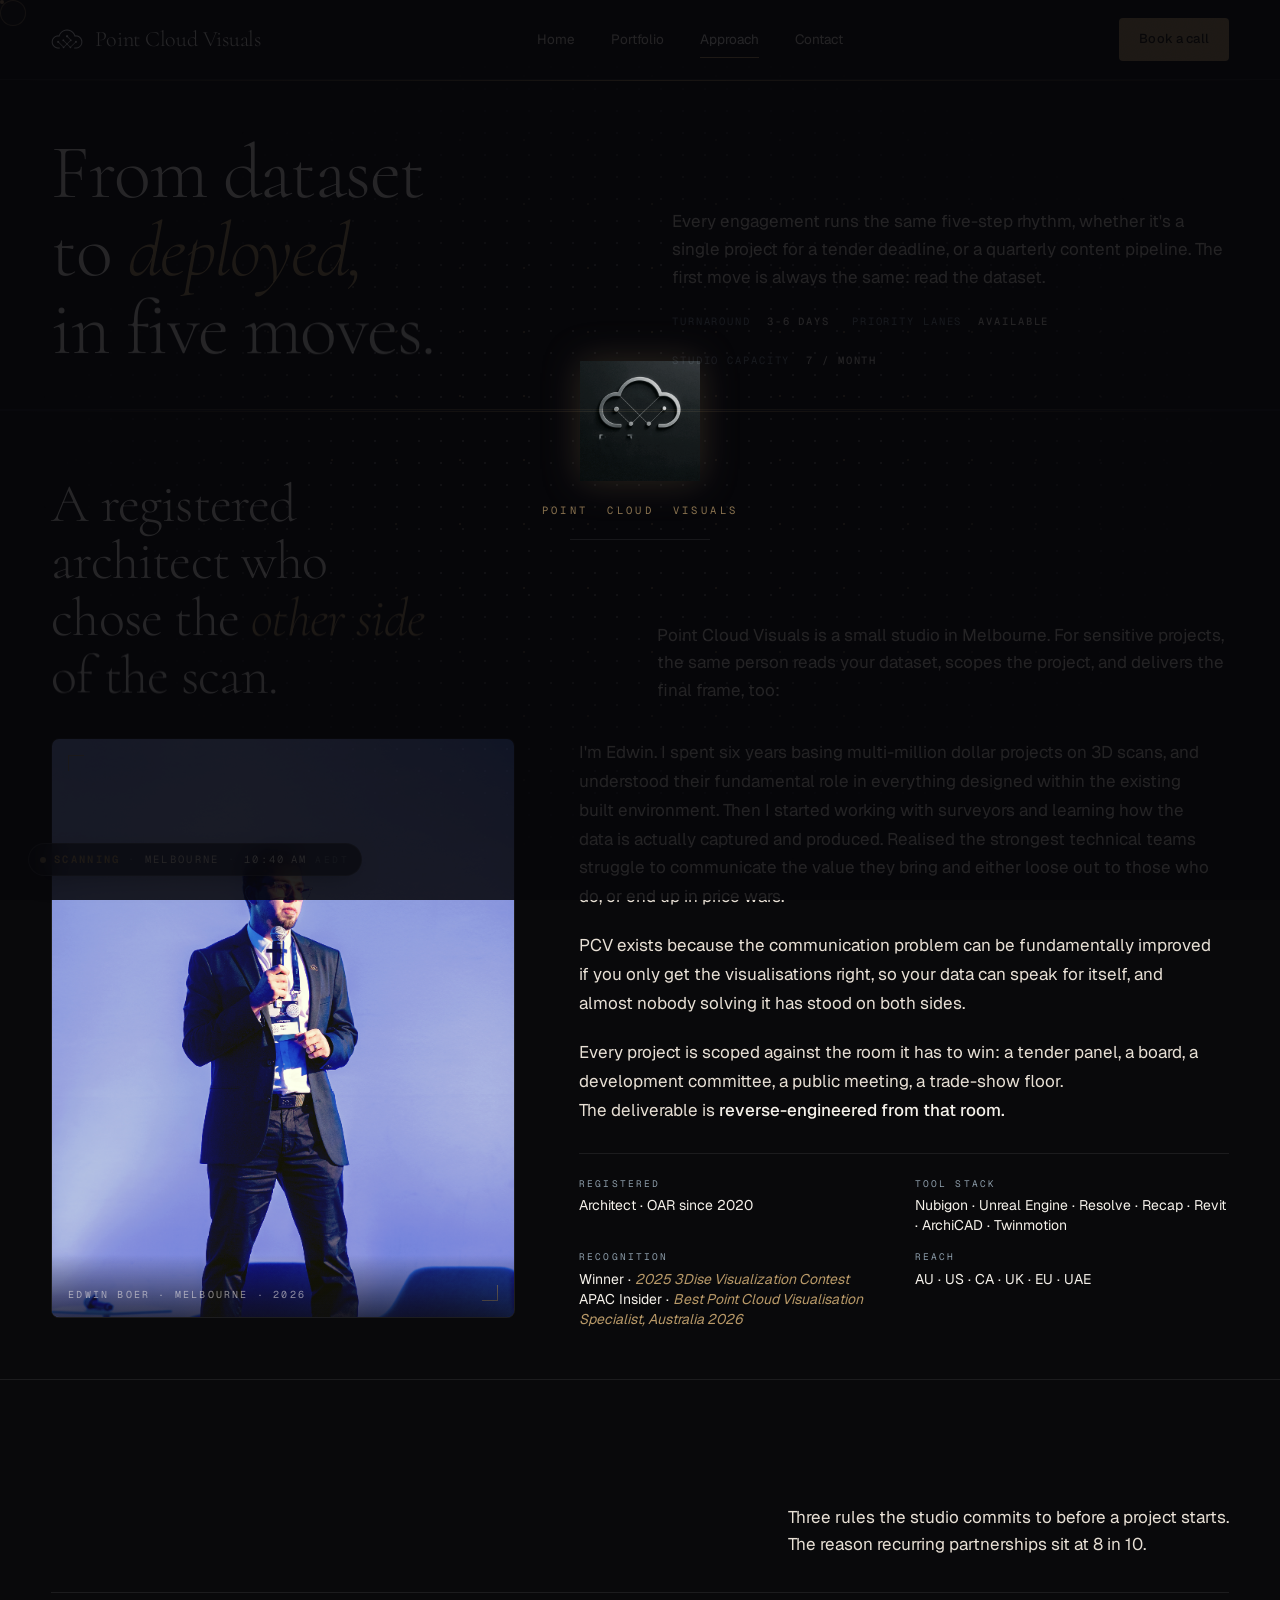
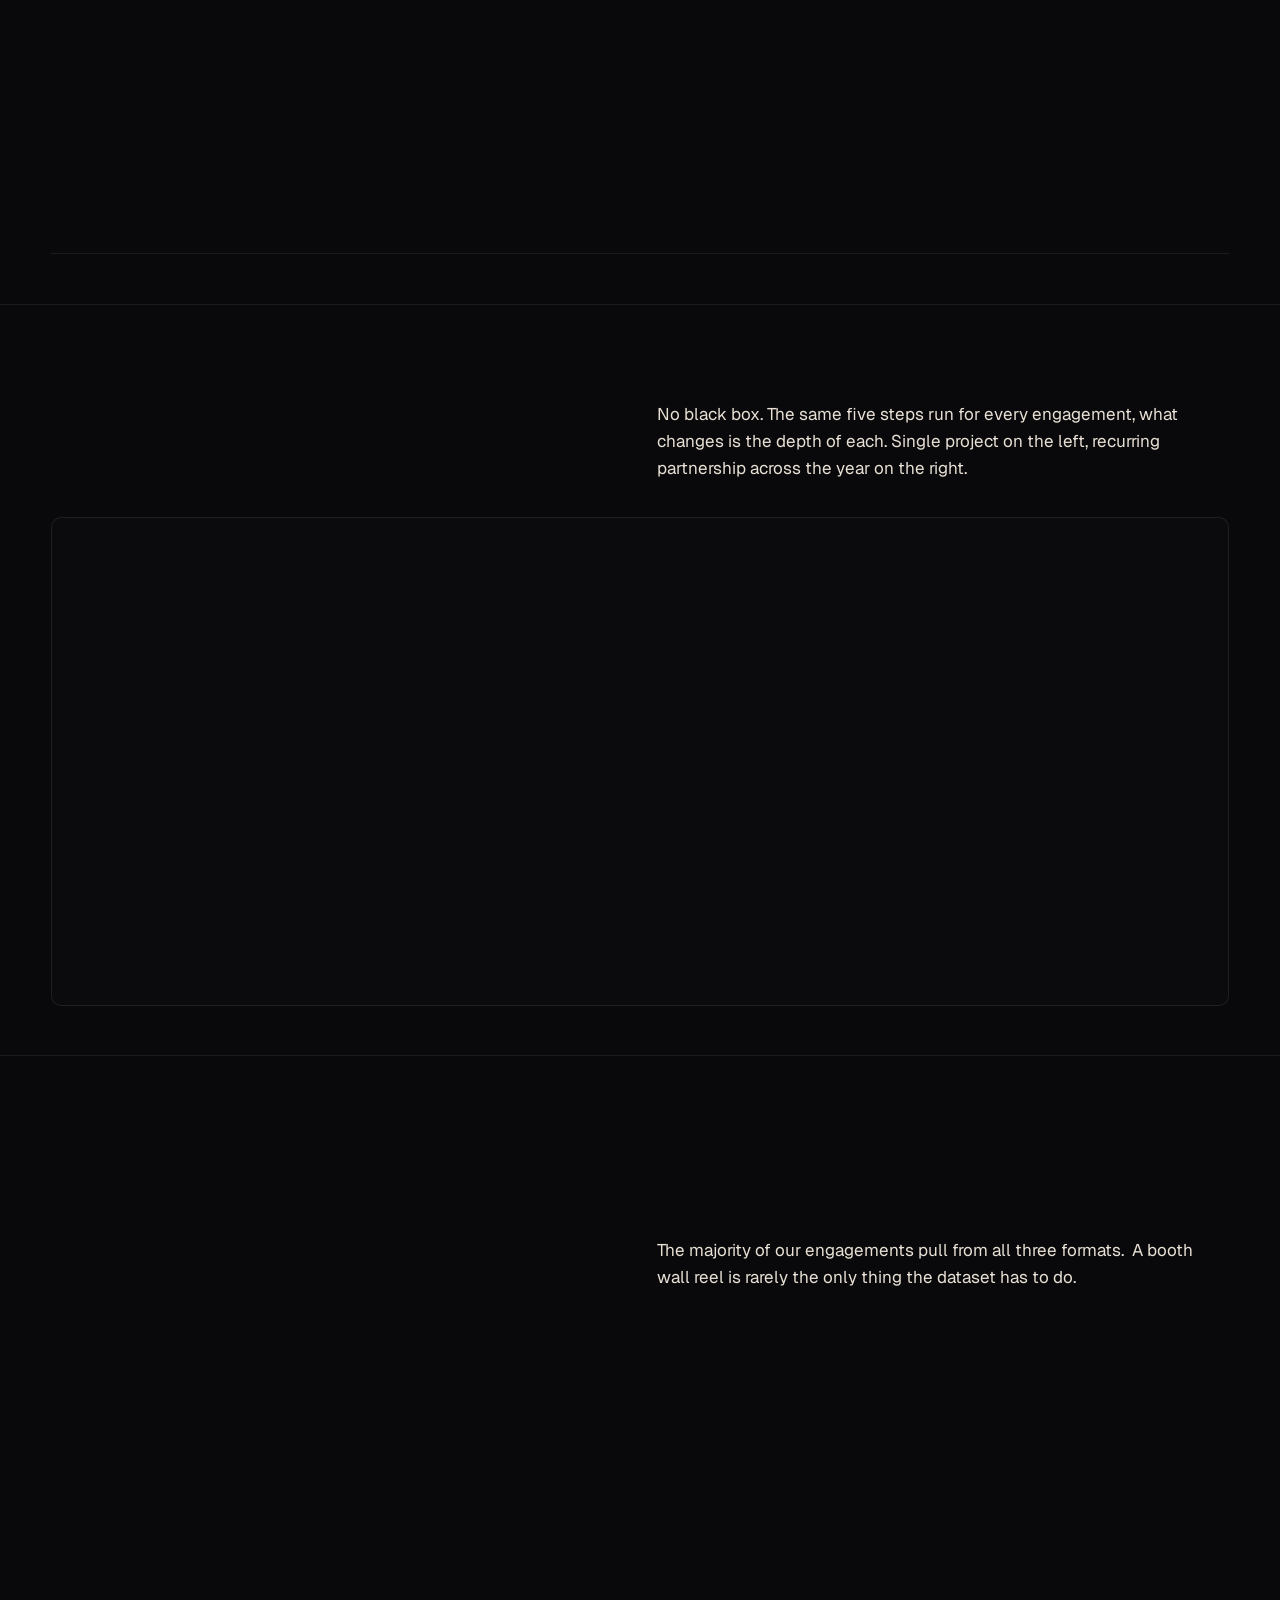
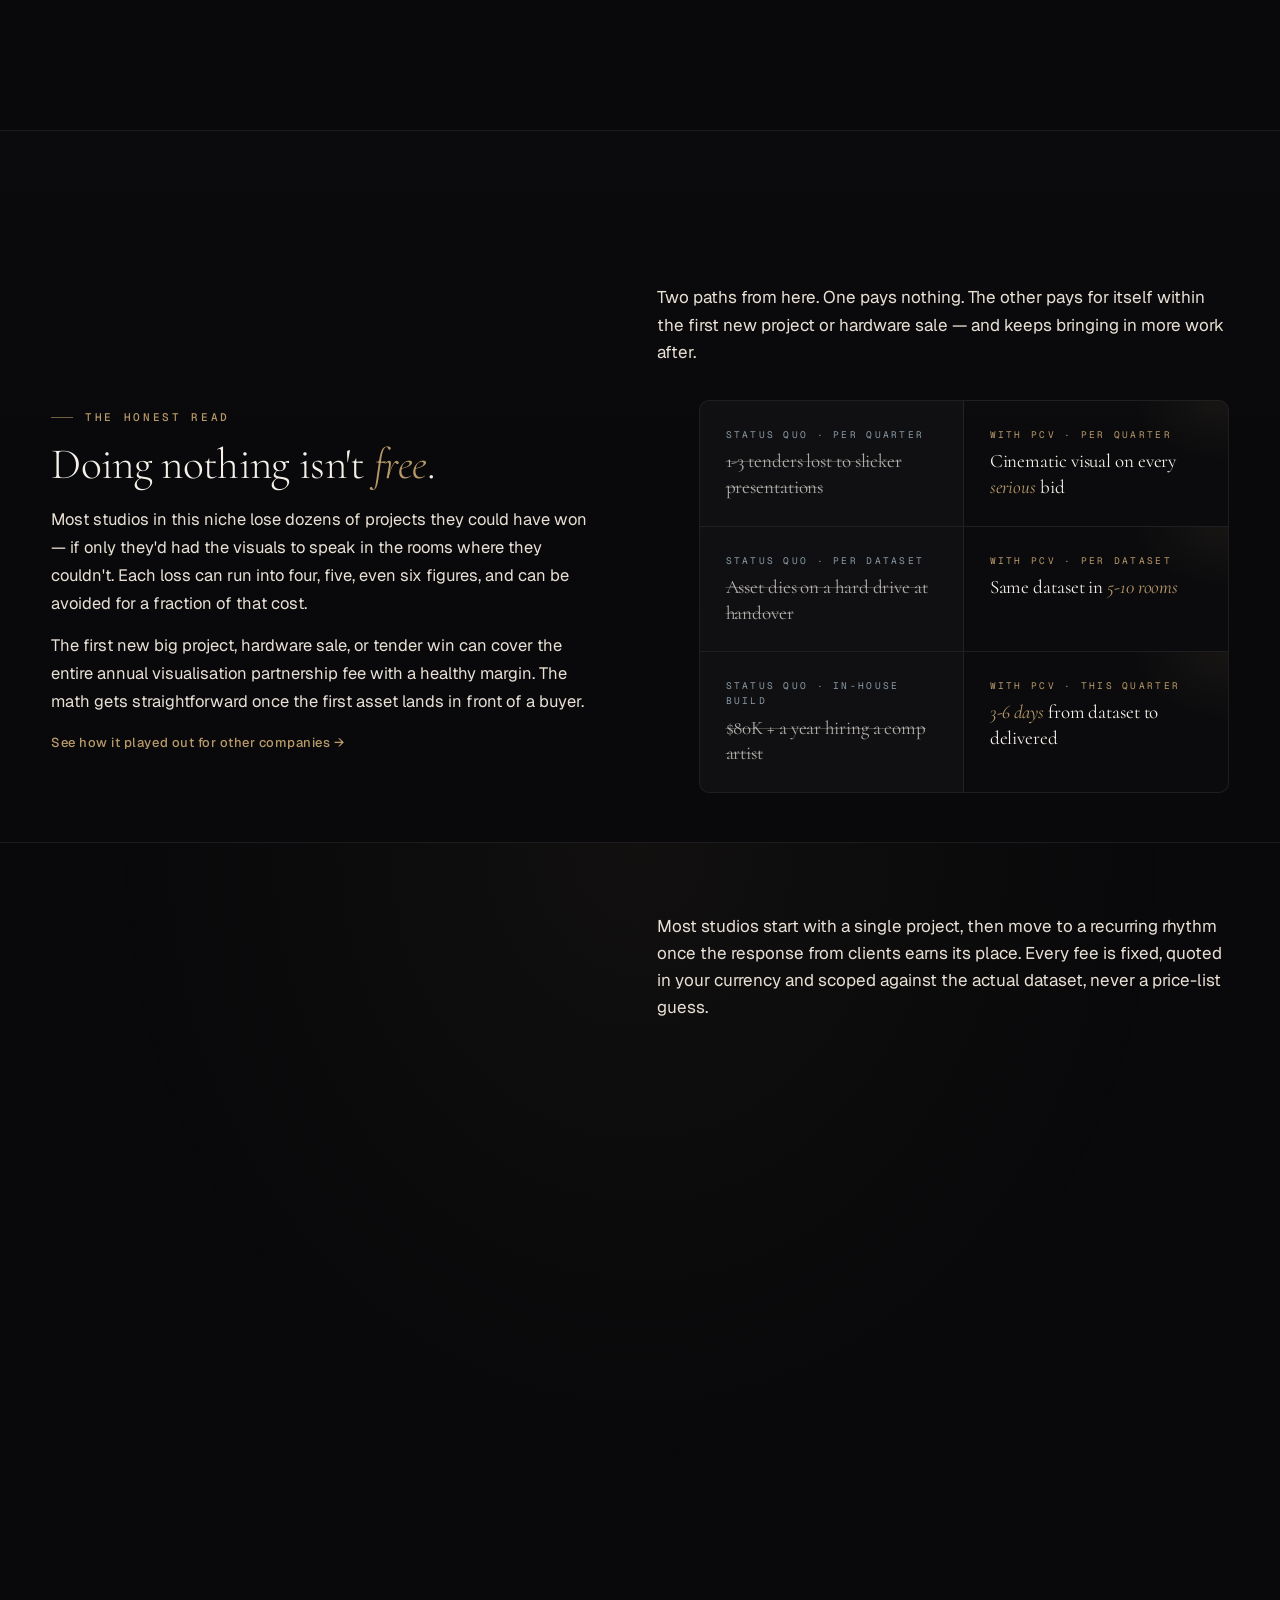
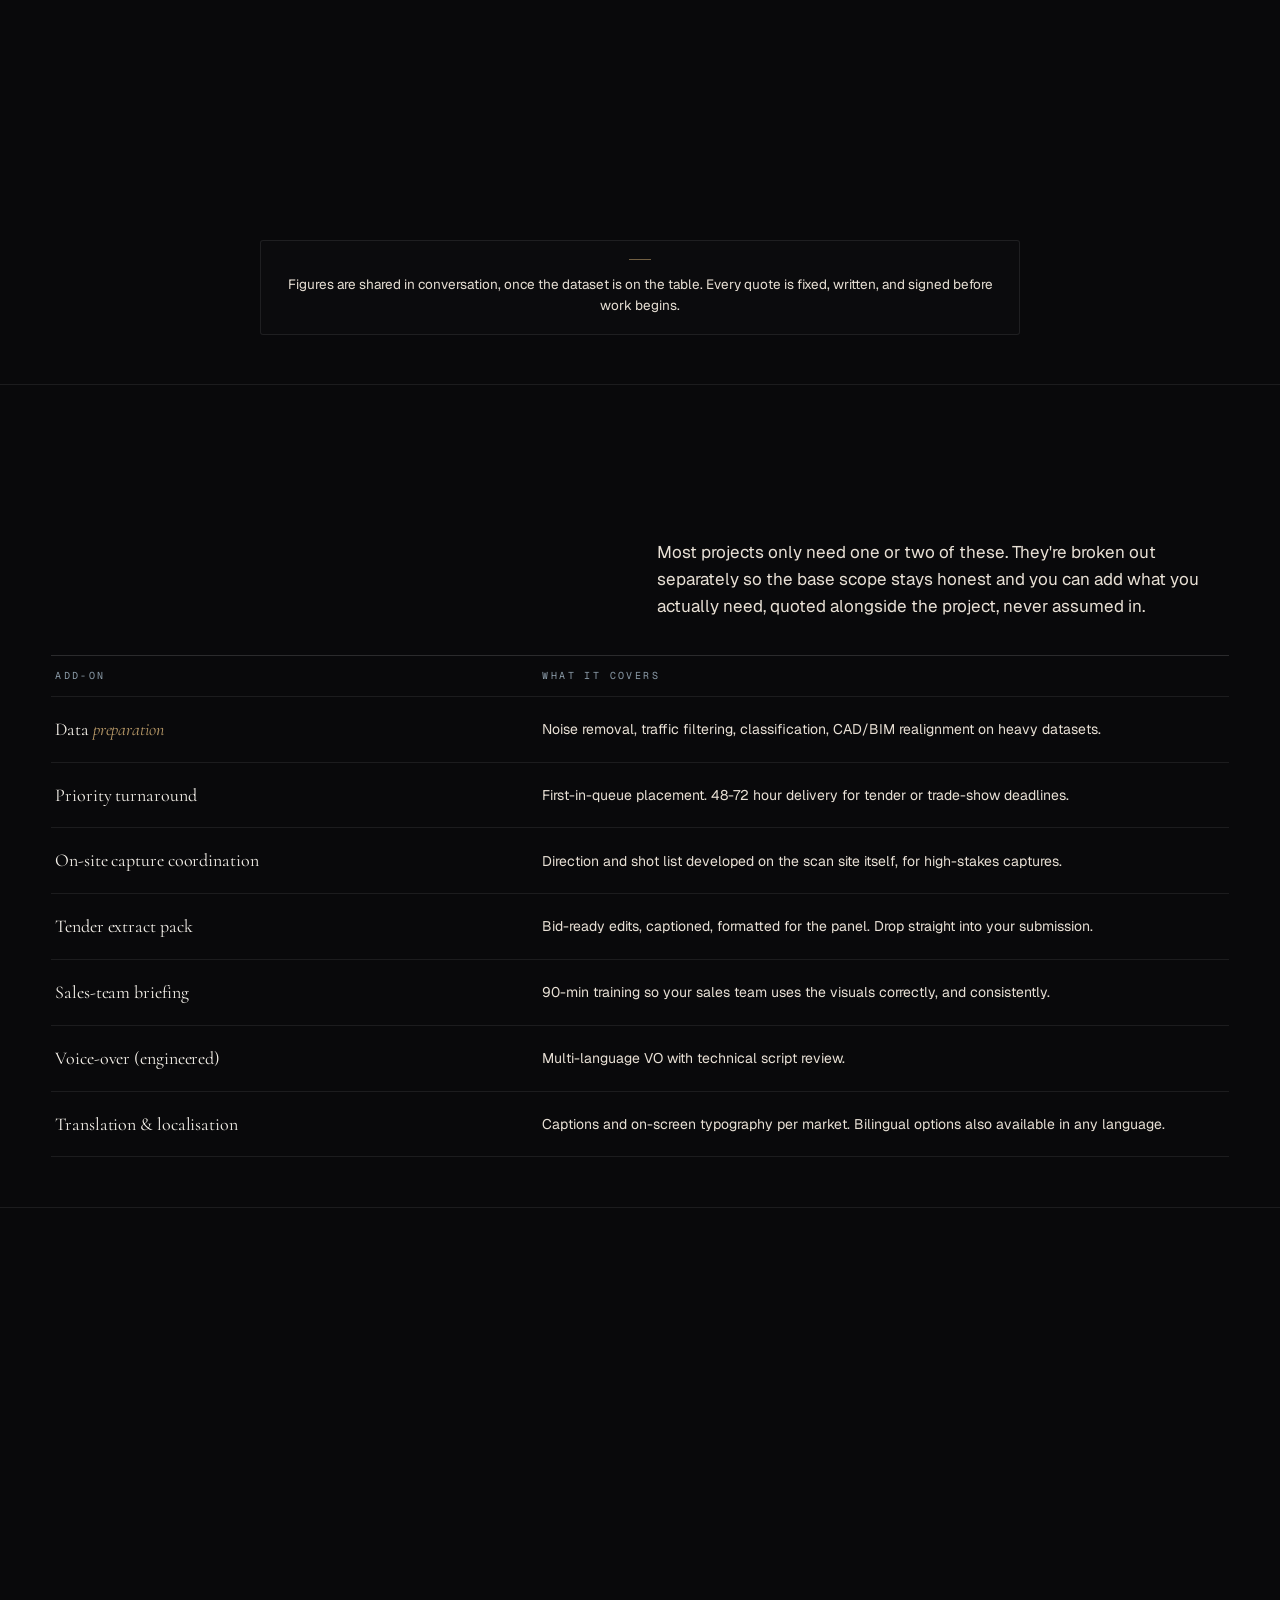
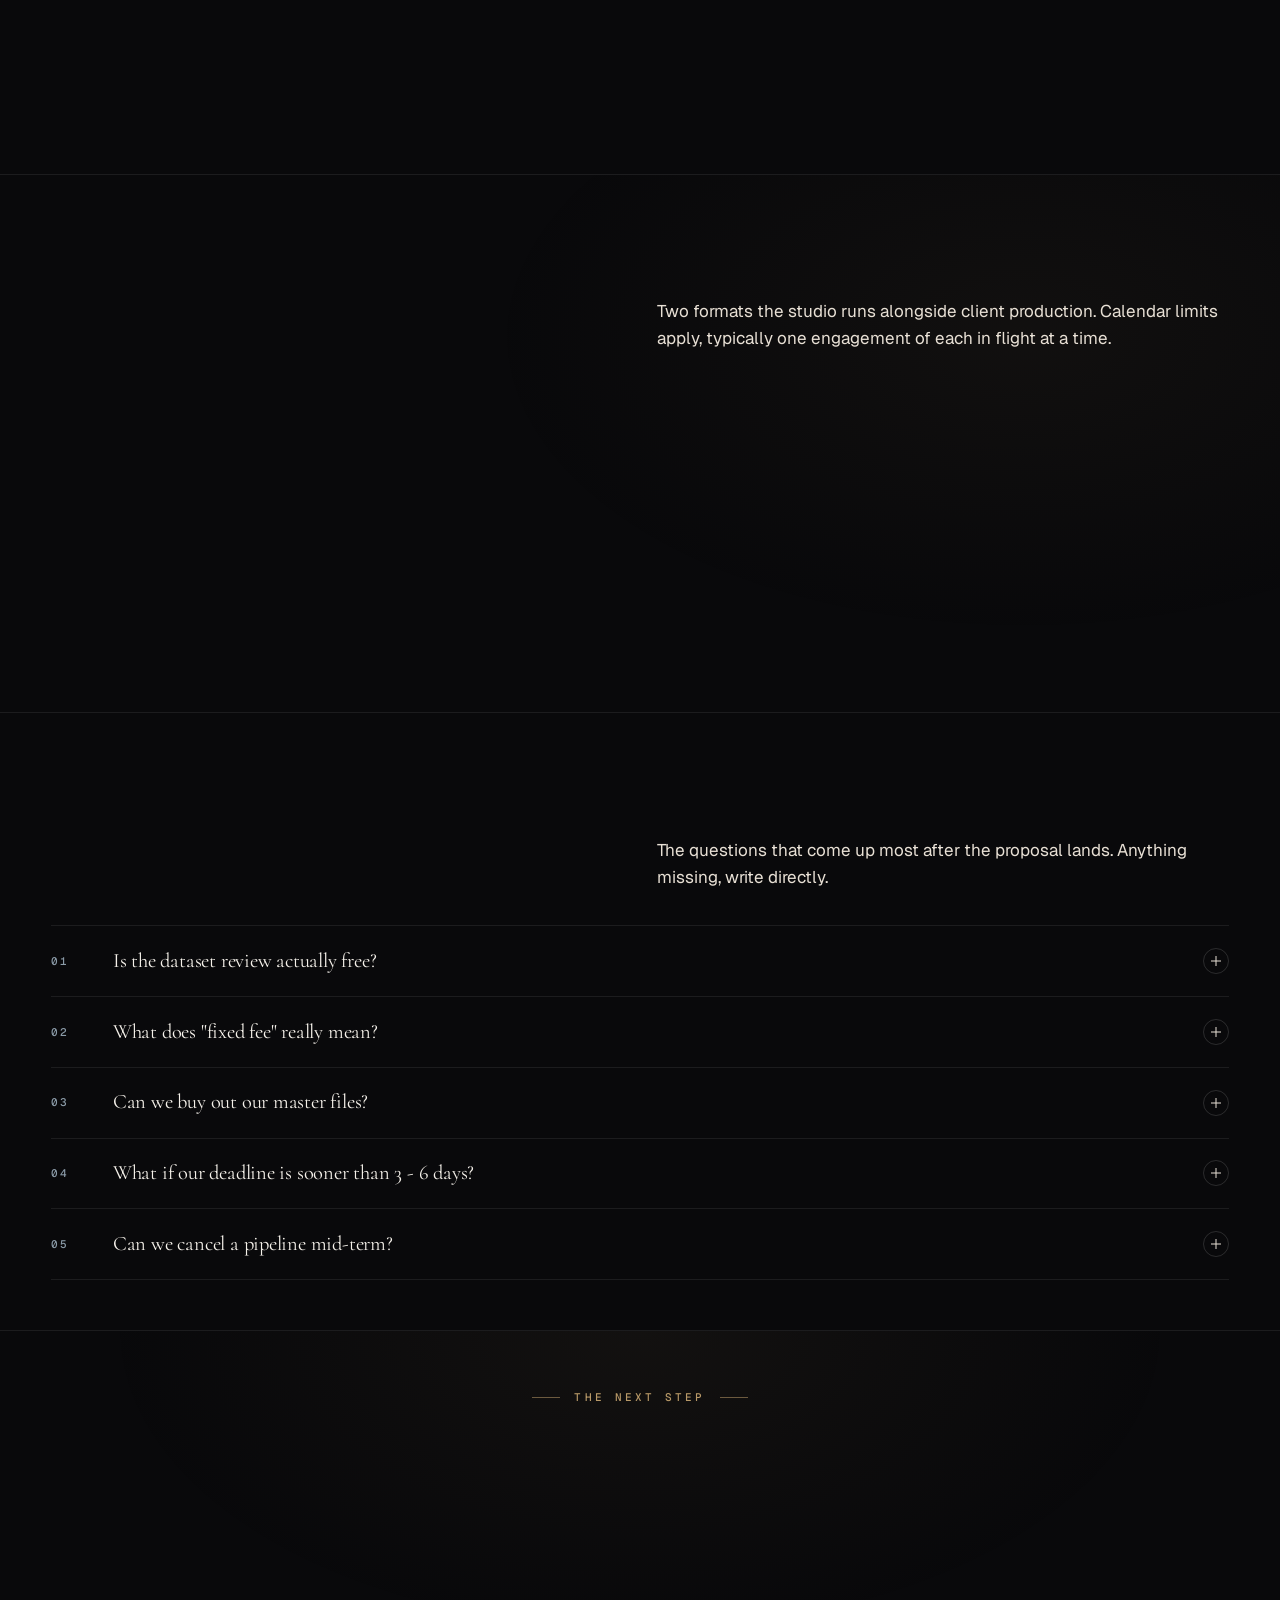
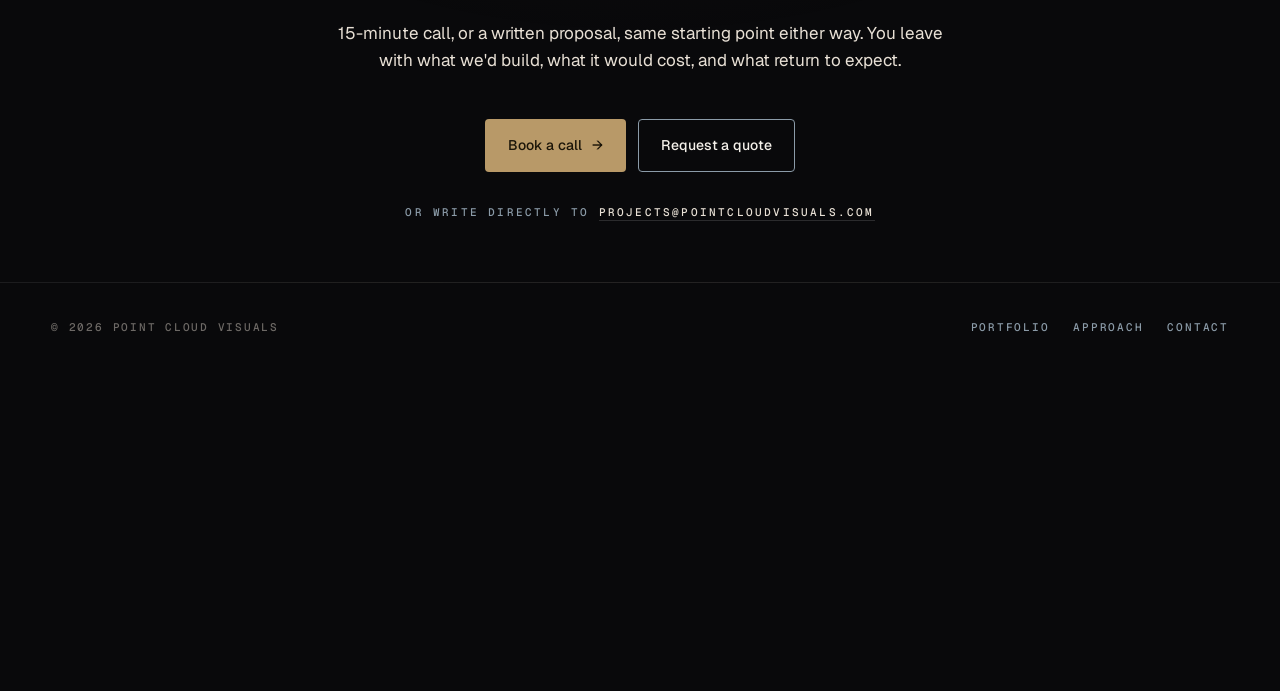
==== About.html @ 57cbfe21 "Initial deploy: Point Cloud Visuals static site Home (index.html), Work, Approach, About + shared as" ====
<!doctype html>
<html lang="en">
<head>
<meta charset="utf-8" />
<meta name="viewport" content="width=device-width, initial-scale=1" />
<title>About · Point Cloud Visuals</title>
<meta name="description" content="The About page now lives inside Approach, studio overview, founder bio, principles, process, and pricing in one place." />
<meta name="robots" content="noindex, follow" />
<link rel="canonical" href="https://pointcloudvisuals.com/approach" />
<link rel="icon" type="image/png" href="assets/pcv-mark-white.png" />
<link rel="apple-touch-icon" href="assets/pcv-mark-white.png" />
<meta http-equiv="refresh" content="0; url=Approach.html" />
<meta name="theme-color" content="#0E0E10" />
<meta name="color-scheme" content="dark" />

<link rel="preconnect" href="https://fonts.googleapis.com" />
<link rel="preconnect" href="https://fonts.gstatic.com" crossorigin />
<link href="https://fonts.googleapis.com/css2?family=Cormorant:ital,wght@0,300;0,400&family=Geist:wght@400;500&display=swap" rel="stylesheet" />

<style>
  html, body{
    margin: 0; padding: 0;
    background: #0E0E10;
    color: #F5F1EA;
    font-family: "Geist", -apple-system, BlinkMacSystemFont, sans-serif;
    min-height: 100vh;
  }
  .wrap{
    min-height: 100vh;
    display: grid;
    place-items: center;
    padding: 40px 24px;
    text-align: center;
  }
  .card{
    max-width: 460px;
    border: 1px solid rgba(255,255,255,0.08);
    border-radius: 8px;
    padding: 36px 32px;
    background: rgba(255,255,255,0.012);
  }
  .eyebrow{
    font-size: 11px;
    letter-spacing: 0.24em;
    text-transform: uppercase;
    color: #B89968;
    margin-bottom: 18px;
  }
  h1{
    font-family: "Cormorant", Georgia, serif;
    font-weight: 300;
    font-size: 36px;
    line-height: 1.1;
    letter-spacing: -0.015em;
    margin: 0 0 14px;
    color: #F5F1EA;
  }
  h1 em{ font-style: italic; color: #B89968; }
  p{
    font-size: 15px;
    line-height: 1.6;
    color: #E8E0D5;
    margin: 0 0 22px;
  }
  a.cta{
    display: inline-flex; align-items: center; gap: 10px;
    background: #B89968;
    color: #1a1408;
    padding: 12px 22px;
    border-radius: 4px;
    text-decoration: none;
    font-weight: 500;
    font-size: 14px;
    letter-spacing: 0.01em;
    transition: background .2s ease;
  }
  a.cta:hover{ background: #C9AC7E; }
  .small{
    margin-top: 18px;
    font-size: 11px;
    letter-spacing: 0.18em;
    text-transform: uppercase;
    color: #8B9BA8;
  }
</style>
</head>
<body>
  <div class="wrap">
    <div class="card">
      <div class="eyebrow">Point Cloud Visuals</div>
      <h1>The studio now lives on <em>Approach</em>.</h1>
      <p>The founder story, principles, process, and pricing are now on a single page. You'll be redirected automatically, or click below.</p>
      <a class="cta" href="Approach.html">Go to Approach <span aria-hidden="true">→</span></a>
      <div class="small">Redirecting…</div>
    </div>
  </div>
  <script>
    // Backup redirect in case meta-refresh is disabled
    setTimeout(function(){ window.location.replace('Approach.html'); }, 400);
  </script>
</body>
</html>
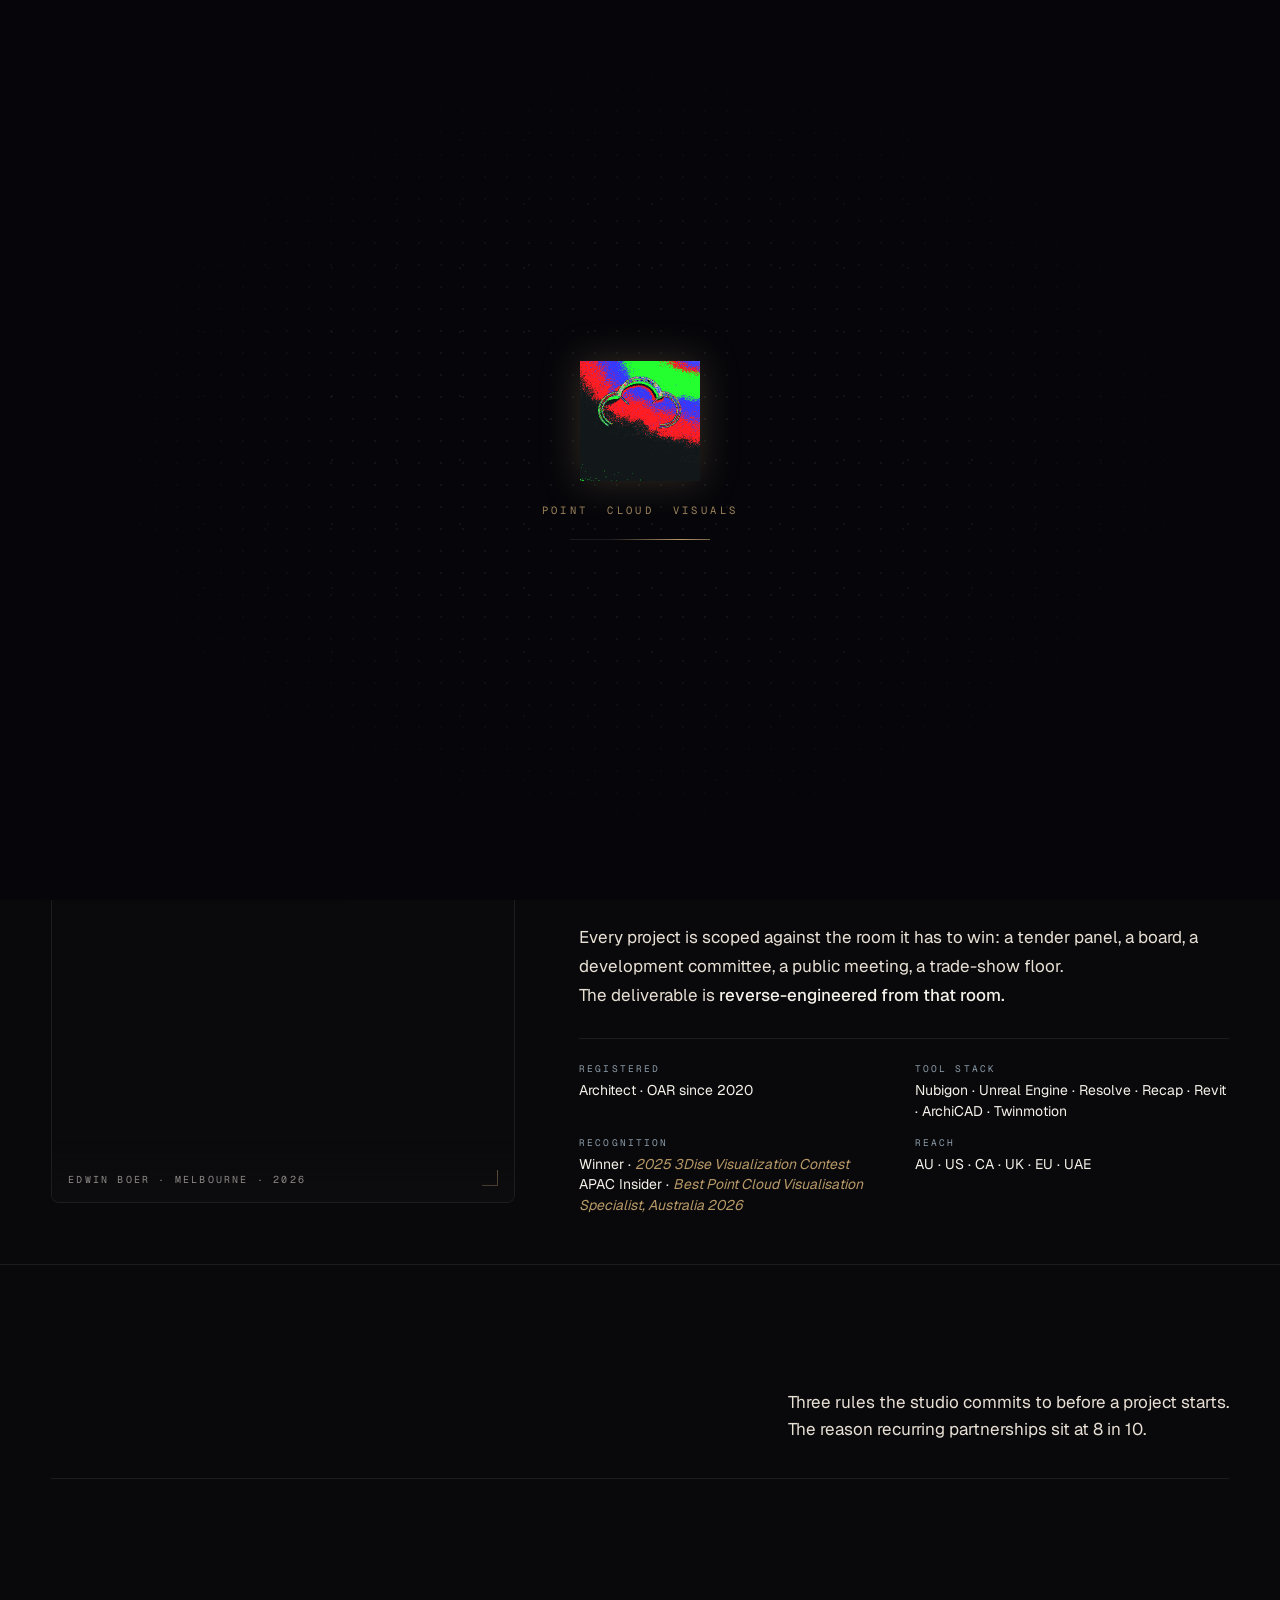
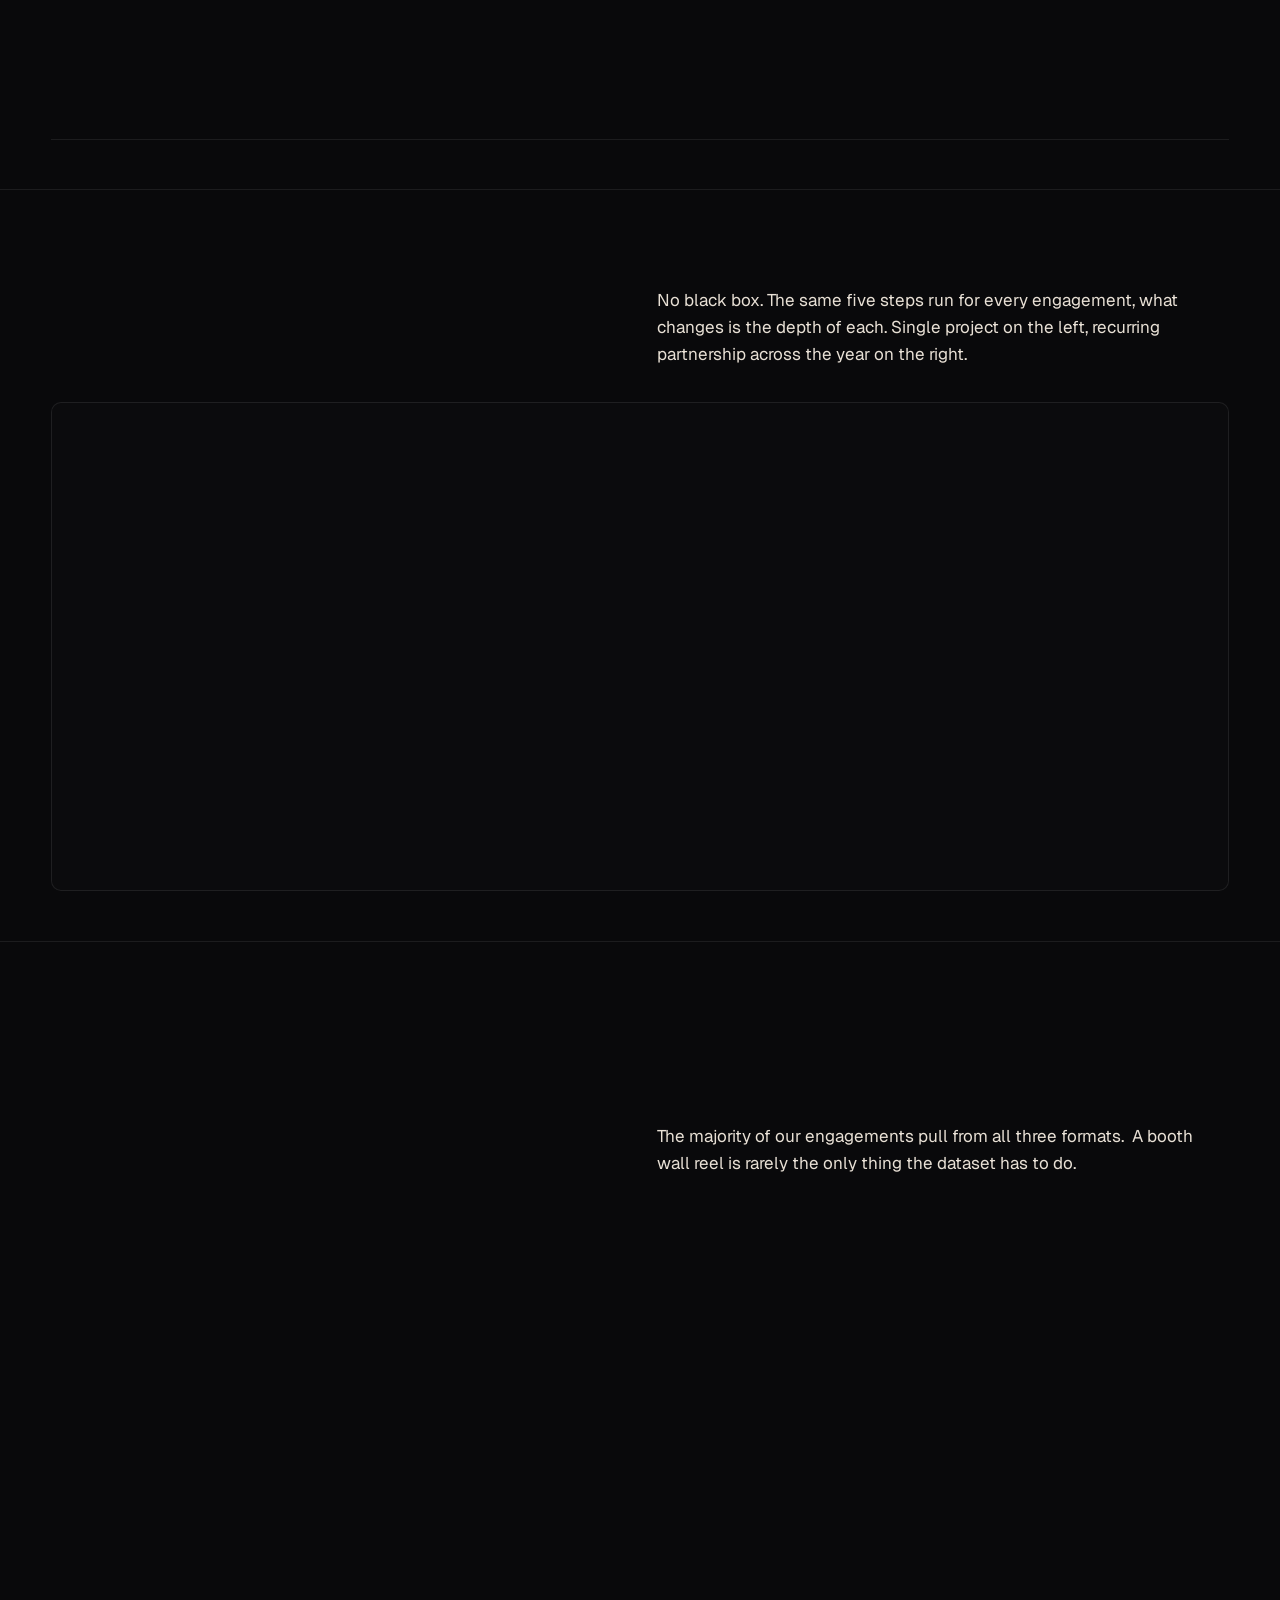
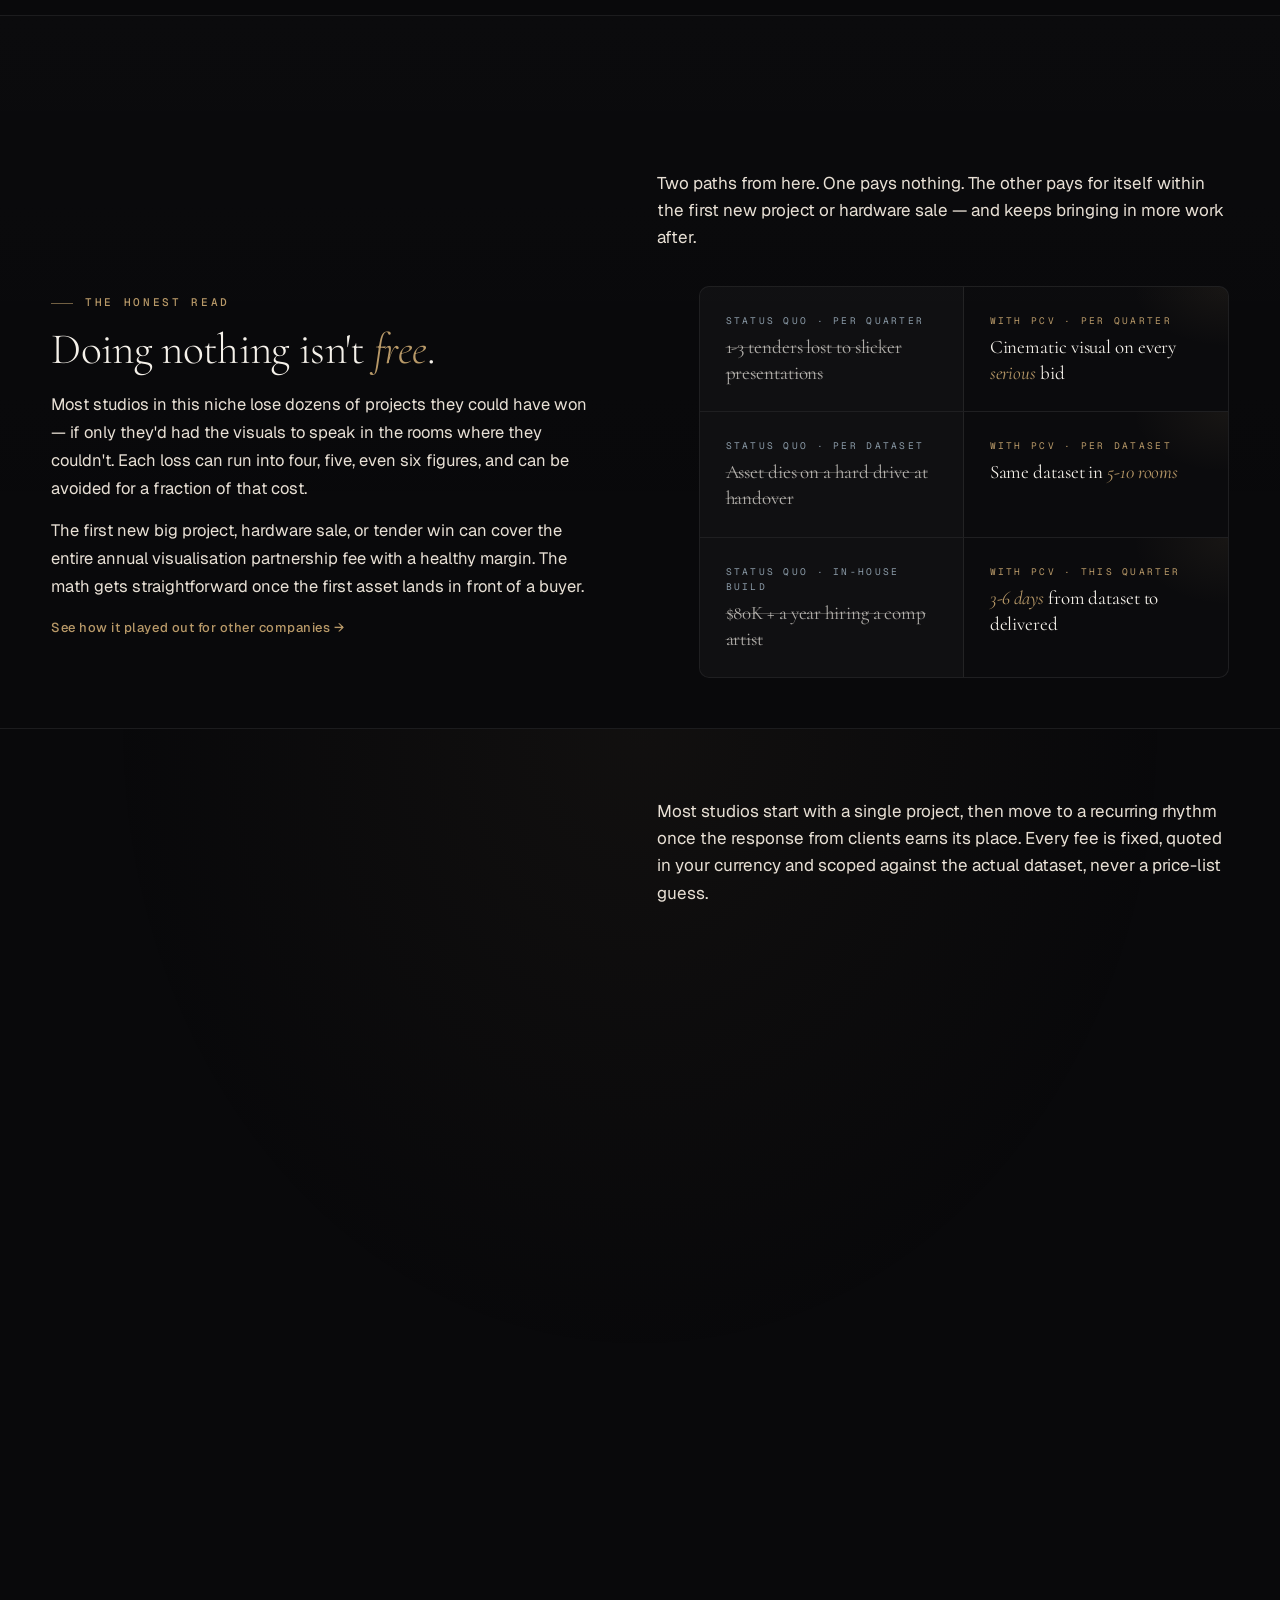
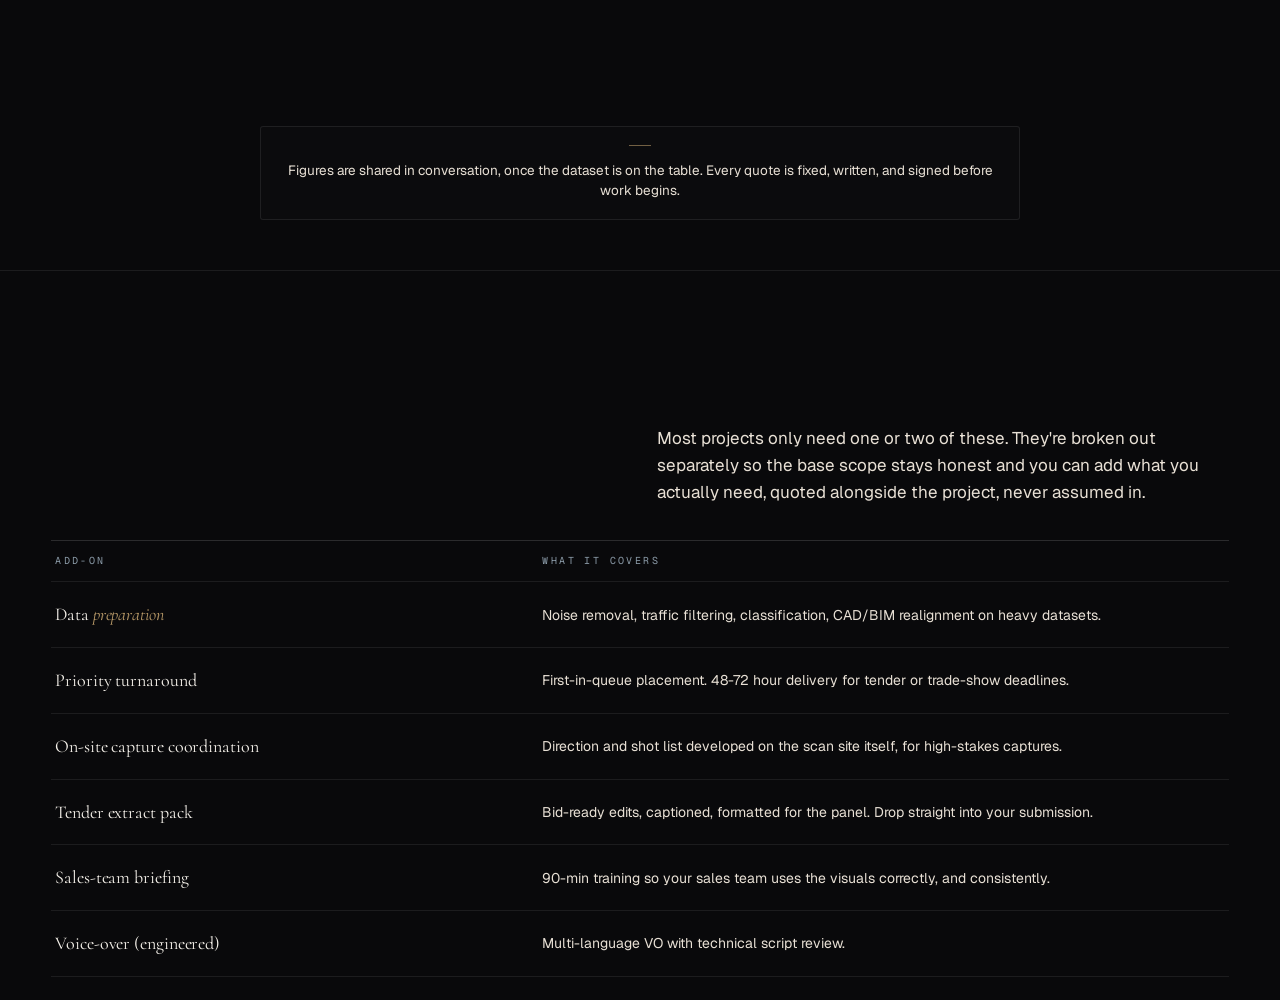
==== commit 8c1c03e8: "Add GA4 analytics tag (G-FTRXZBT6EL) to all pages https://claude.ai/code/session_01WV1gcd5H1f1nU69R4" ====
--- a/About.html
+++ b/About.html
@@ -2,6 +2,14 @@
 <html lang="en">
 <head>
 <meta charset="utf-8" />
+<!-- Google tag (gtag.js) — GA4 -->
+<script async src="https://www.googletagmanager.com/gtag/js?id=G-FTRXZBT6EL"></script>
+<script>
+  window.dataLayer = window.dataLayer || [];
+  function gtag(){dataLayer.push(arguments);}
+  gtag('js', new Date());
+  gtag('config', 'G-FTRXZBT6EL');
+</script>
 <meta name="viewport" content="width=device-width, initial-scale=1" />
 <title>About · Point Cloud Visuals</title>
 <meta name="description" content="The About page now lives inside Approach, studio overview, founder bio, principles, process, and pricing in one place." />
